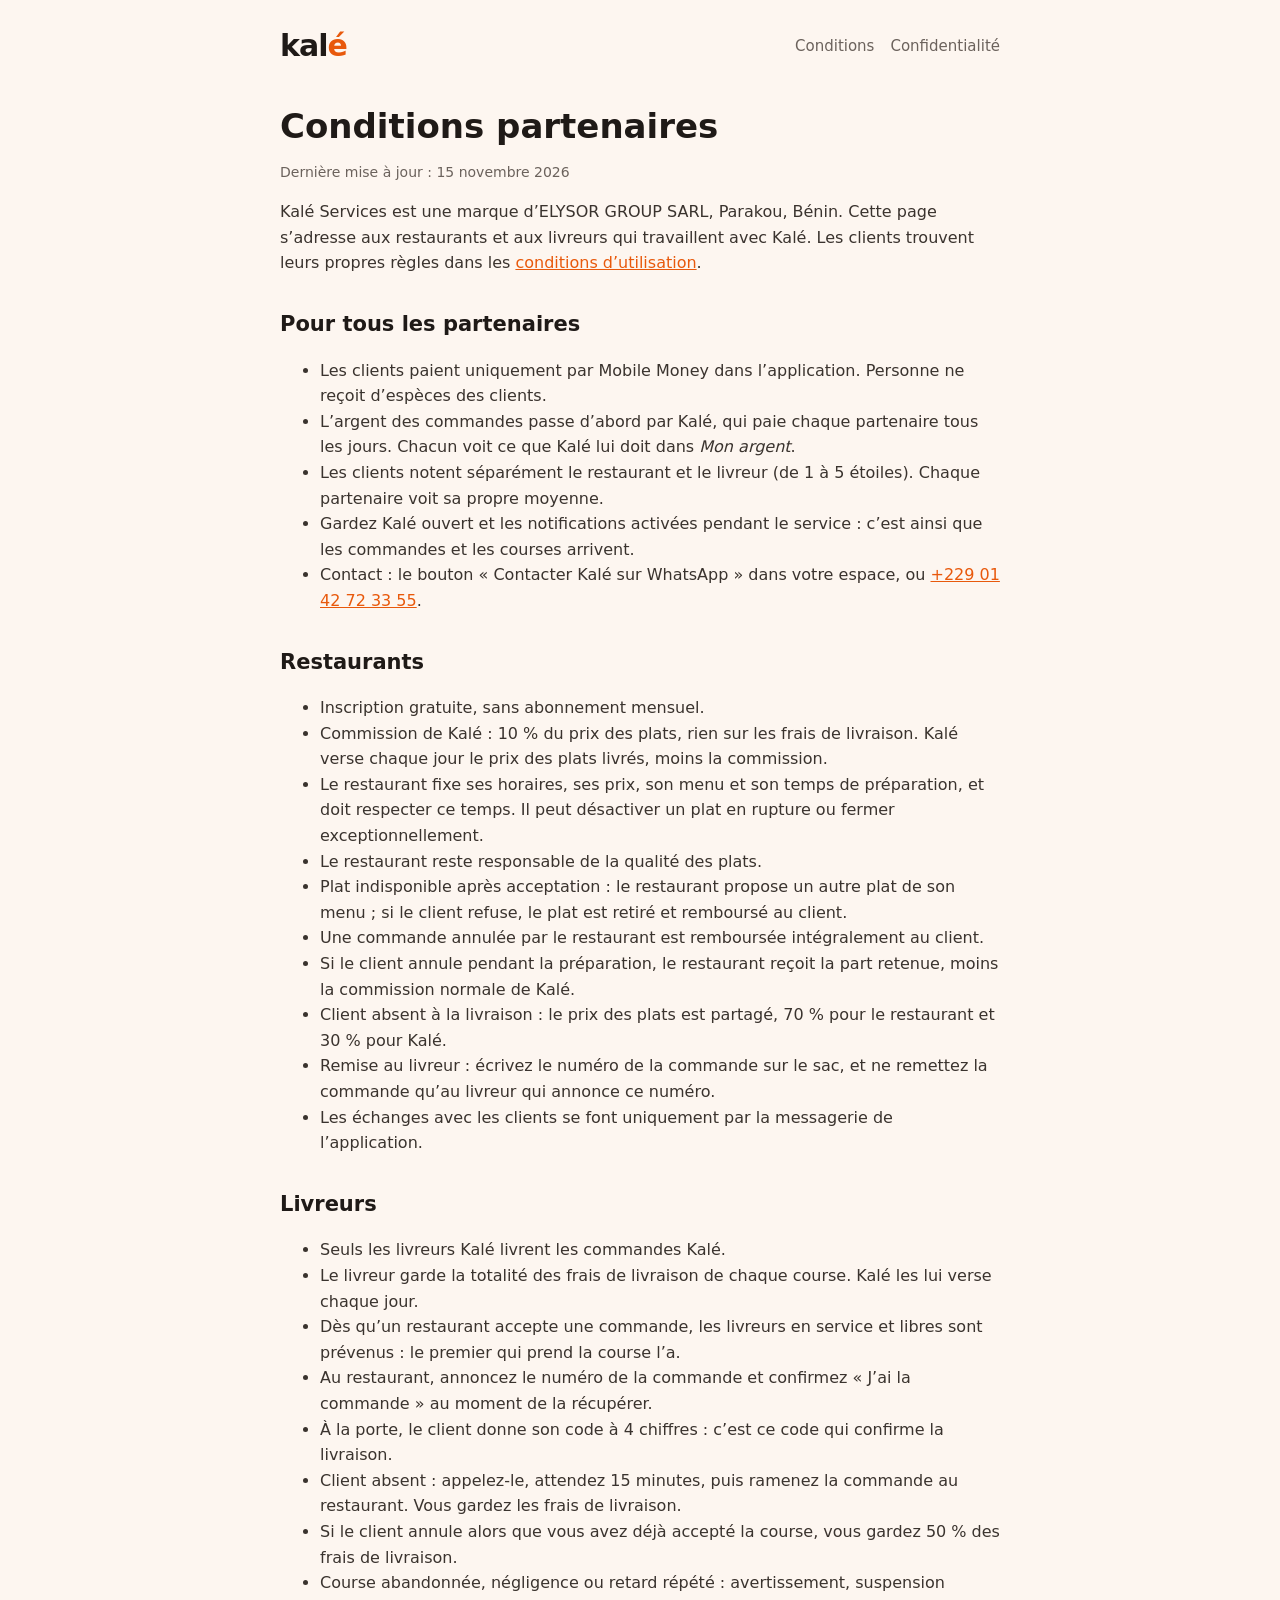
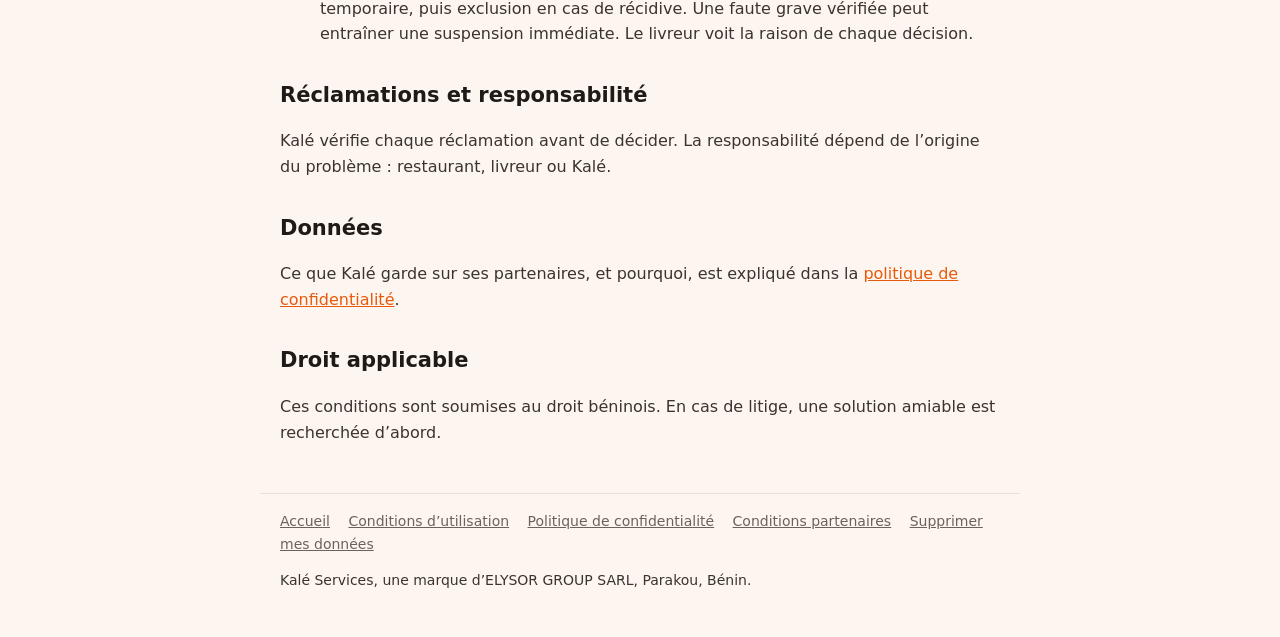
==== conditions-partenaires.html @ 1b8beb70 "Kalé Services + conditions partenaires" ====
<!DOCTYPE html>
<html lang="fr">
<head>
<meta charset="utf-8">
<meta name="viewport" content="width=device-width, initial-scale=1">
<title>Conditions partenaires · Kalé Services</title>
<link rel="stylesheet" href="style.css">
</head>
<body>
<header>
  <a class="logo" href="index.html">kal<span>é</span></a>
  <nav><a href="conditions.html">Conditions</a><a href="confidentialite.html">Confidentialité</a></nav>
</header>
<main>
  <h1>Conditions partenaires</h1>
  <p class="updated">Dernière mise à jour : 15 novembre 2026</p>
  <p>Kalé Services est une marque d’ELYSOR GROUP SARL, Parakou, Bénin. Cette page s’adresse aux restaurants et aux livreurs qui travaillent avec Kalé. Les clients trouvent leurs propres règles dans les <a href="conditions.html">conditions d’utilisation</a>.</p>

  <h2>Pour tous les partenaires</h2>
  <ul>
    <li>Les clients paient uniquement par Mobile Money dans l’application. Personne ne reçoit d’espèces des clients.</li>
    <li>L’argent des commandes passe d’abord par Kalé, qui paie chaque partenaire tous les jours. Chacun voit ce que Kalé lui doit dans <em>Mon argent</em>.</li>
    <li>Les clients notent séparément le restaurant et le livreur (de 1 à 5 étoiles). Chaque partenaire voit sa propre moyenne.</li>
    <li>Gardez Kalé ouvert et les notifications activées pendant le service : c’est ainsi que les commandes et les courses arrivent.</li>
    <li>Contact : le bouton « Contacter Kalé sur WhatsApp » dans votre espace, ou <a href="https://wa.me/2290142723355">+229 01 42 72 33 55</a>.</li>
  </ul>

  <h2>Restaurants</h2>
  <ul>
    <li>Inscription gratuite, sans abonnement mensuel.</li>
    <li>Commission de Kalé : 10 % du prix des plats, rien sur les frais de livraison. Kalé verse chaque jour le prix des plats livrés, moins la commission.</li>
    <li>Le restaurant fixe ses horaires, ses prix, son menu et son temps de préparation, et doit respecter ce temps. Il peut désactiver un plat en rupture ou fermer exceptionnellement.</li>
    <li>Le restaurant reste responsable de la qualité des plats.</li>
    <li>Plat indisponible après acceptation : le restaurant propose un autre plat de son menu ; si le client refuse, le plat est retiré et remboursé au client.</li>
    <li>Une commande annulée par le restaurant est remboursée intégralement au client.</li>
    <li>Si le client annule pendant la préparation, le restaurant reçoit la part retenue, moins la commission normale de Kalé.</li>
    <li>Client absent à la livraison : le prix des plats est partagé, 70 % pour le restaurant et 30 % pour Kalé.</li>
    <li>Remise au livreur : écrivez le numéro de la commande sur le sac, et ne remettez la commande qu’au livreur qui annonce ce numéro.</li>
    <li>Les échanges avec les clients se font uniquement par la messagerie de l’application.</li>
  </ul>

  <h2>Livreurs</h2>
  <ul>
    <li>Seuls les livreurs Kalé livrent les commandes Kalé.</li>
    <li>Le livreur garde la totalité des frais de livraison de chaque course. Kalé les lui verse chaque jour.</li>
    <li>Dès qu’un restaurant accepte une commande, les livreurs en service et libres sont prévenus : le premier qui prend la course l’a.</li>
    <li>Au restaurant, annoncez le numéro de la commande et confirmez « J’ai la commande » au moment de la récupérer.</li>
    <li>À la porte, le client donne son code à 4 chiffres : c’est ce code qui confirme la livraison.</li>
    <li>Client absent : appelez-le, attendez 15 minutes, puis ramenez la commande au restaurant. Vous gardez les frais de livraison.</li>
    <li>Si le client annule alors que vous avez déjà accepté la course, vous gardez 50 % des frais de livraison.</li>
    <li>Course abandonnée, négligence ou retard répété : avertissement, suspension temporaire, puis exclusion en cas de récidive. Une faute grave vérifiée peut entraîner une suspension immédiate. Le livreur voit la raison de chaque décision.</li>
  </ul>

  <h2>Réclamations et responsabilité</h2>
  <p>Kalé vérifie chaque réclamation avant de décider. La responsabilité dépend de l’origine du problème : restaurant, livreur ou Kalé.</p>

  <h2>Données</h2>
  <p>Ce que Kalé garde sur ses partenaires, et pourquoi, est expliqué dans la <a href="confidentialite.html">politique de confidentialité</a>.</p>

  <h2>Droit applicable</h2>
  <p>Ces conditions sont soumises au droit béninois. En cas de litige, une solution amiable est recherchée d’abord.</p>
</main>
<footer>
  <a href="index.html">Accueil</a>
  <a href="conditions.html">Conditions d’utilisation</a>
  <a href="confidentialite.html">Politique de confidentialité</a>
  <a href="conditions-partenaires.html">Conditions partenaires</a>
  <a href="suppression.html">Supprimer mes données</a>
  <p>Kalé Services, une marque d’ELYSOR GROUP SARL, Parakou, Bénin.</p>
</footer>
</body>
</html>
---- style.css ----
:root {
  --orange: #e8590c;
  --orange-soft: #fdebdf;
  --ink: #1f1a17;
  --muted: #6b625c;
  --cream: #fdf6f0;
  --line: #eadfd6;
}
* { box-sizing: border-box; }
body {
  margin: 0;
  font-family: system-ui, -apple-system, "Segoe UI", Roboto, sans-serif;
  color: var(--ink);
  background: var(--cream);
  line-height: 1.6;
}
header, main, footer { max-width: 760px; margin: 0 auto; padding: 0 20px; }
header { display: flex; align-items: center; justify-content: space-between; padding-top: 22px; }
.logo { font-size: 30px; font-weight: 800; color: var(--ink); text-decoration: none; letter-spacing: -1px; }
.logo span { color: var(--orange); }
nav a { color: var(--muted); text-decoration: none; margin-left: 16px; font-size: 15px; }
nav a:hover { color: var(--orange); }
h1 { font-size: 34px; line-height: 1.2; margin: 36px 0 12px; }
h2 { font-size: 21px; margin: 32px 0 8px; }
p, li { color: #3a332e; }
.lead { font-size: 19px; color: var(--muted); }
.card {
  background: #fff; border: 1px solid var(--line); border-radius: 16px;
  padding: 18px 20px; margin: 14px 0;
}
.cards { display: grid; grid-template-columns: repeat(auto-fit, minmax(210px, 1fr)); gap: 14px; }
.cards .card { margin: 0; }
.card h3 { margin: 0 0 6px; font-size: 17px; }
.badge {
  display: inline-block; background: var(--orange-soft); color: var(--orange);
  font-weight: 700; border-radius: 999px; padding: 6px 14px; margin-top: 8px;
}
a { color: var(--orange); }
.updated { color: var(--muted); font-size: 14px; }
footer { margin-top: 48px; padding-bottom: 32px; border-top: 1px solid var(--line); padding-top: 16px; color: var(--muted); font-size: 14px; }
footer a { color: var(--muted); margin-right: 14px; }

/* Accueil : bandeau sombre, le texte à gauche et la photo d'un livreur Kalé
   à Parakou à droite (sur téléphone, la photo passe sous le texte). */
.hero { background: #1f1a17; color: #fff; padding-bottom: 56px; }
.hero header { max-width: 1100px; }
.hero .logo { color: #fff; }
.hero nav a { color: rgba(255, 255, 255, 0.8); }
.hero nav a:hover { color: #fff; }
.intro {
  max-width: 1100px; margin: 0 auto; padding: 0 20px;
  display: grid; grid-template-columns: 1fr 1.25fr; gap: 40px; align-items: center;
}
.intro h1 { color: #fff; font-size: 42px; margin-top: 48px; }
.intro .lead { color: rgba(255, 255, 255, 0.88); }
.intro-photo {
  width: 100%; aspect-ratio: 3 / 2; object-fit: cover; object-position: 45% 60%;
  border-radius: 20px; margin-top: 40px; display: block;
}
.credit { font-size: 12px; }
@media (max-width: 760px) {
  .intro { grid-template-columns: 1fr; gap: 8px; }
  .intro h1 { font-size: 32px; margin-top: 32px; }
  .intro-photo { margin-top: 20px; }
}
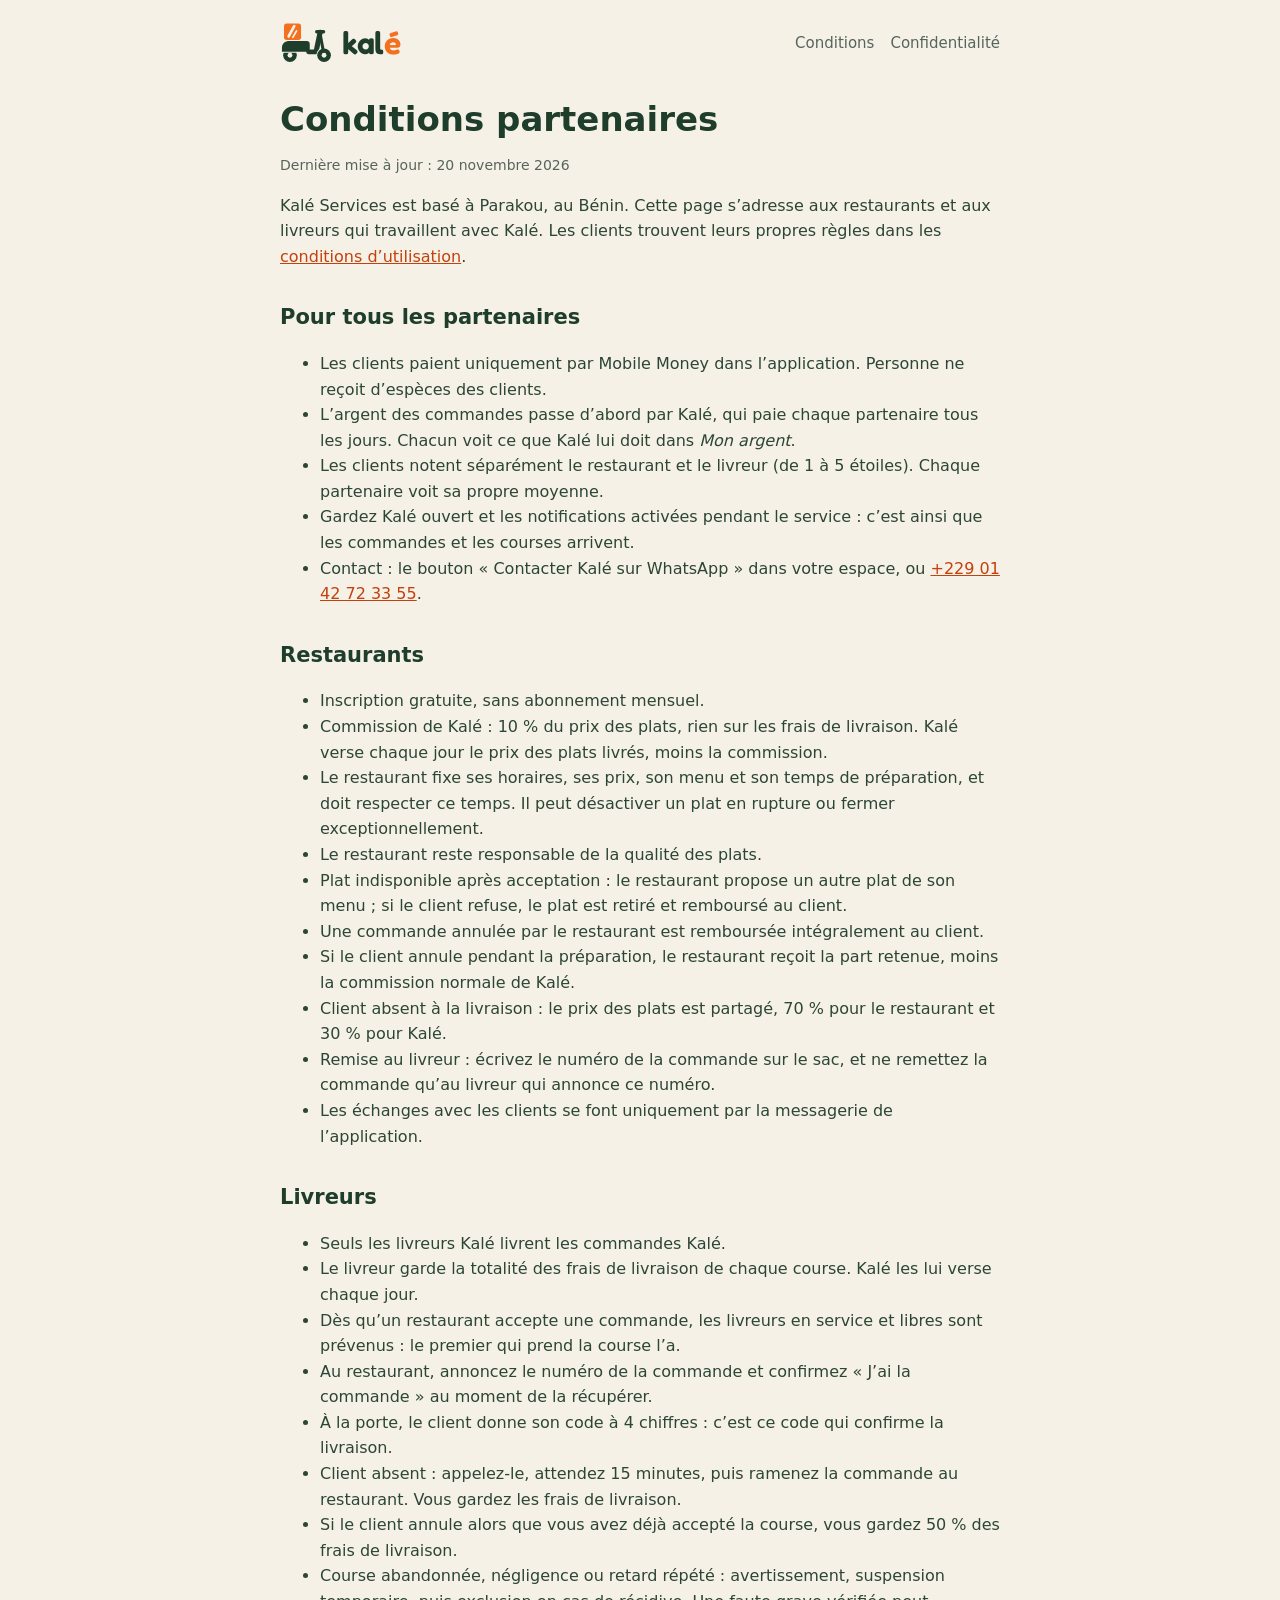
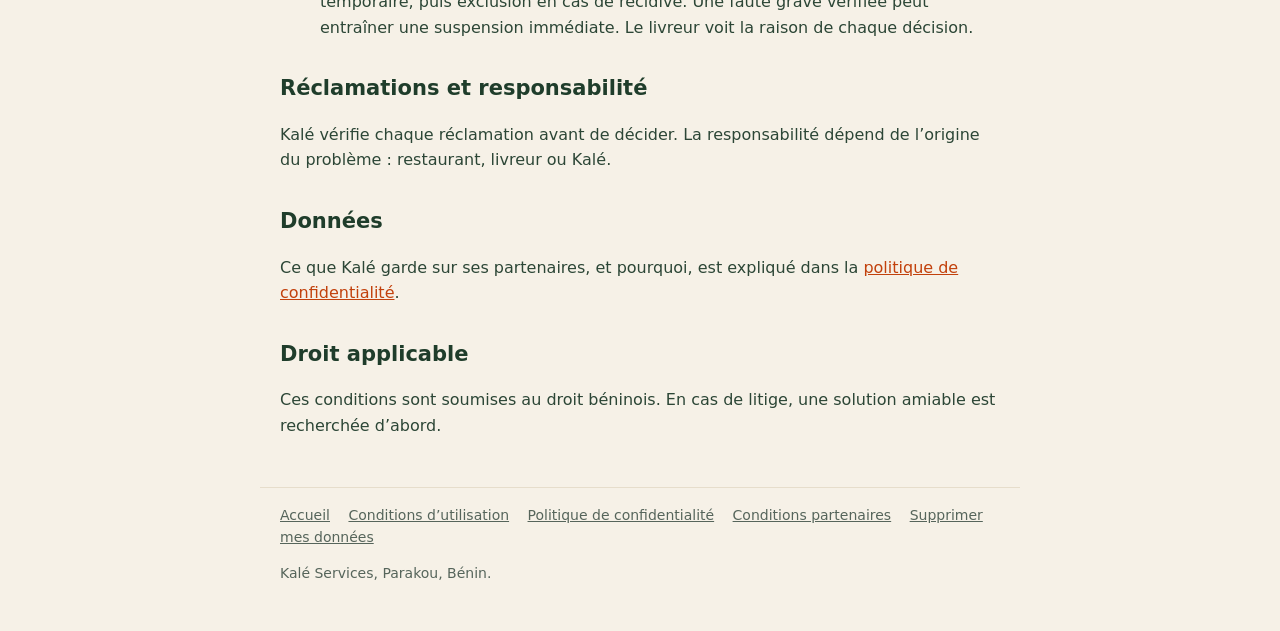
==== commit 06f17d22: "Add files via upload" ====
--- a/conditions-partenaires.html
+++ b/conditions-partenaires.html
@@ -4,17 +4,20 @@
 <meta charset="utf-8">
 <meta name="viewport" content="width=device-width, initial-scale=1">
 <title>Conditions partenaires · Kalé Services</title>
+<link rel="icon" type="image/png" href="favicon.png">
+<link rel="apple-touch-icon" href="apple-touch-icon.png">
+<meta name="theme-color" content="#1F3D2B">
 <link rel="stylesheet" href="style.css">
 </head>
 <body>
 <header>
-  <a class="logo" href="index.html">kal<span>é</span></a>
+  <a class="logo" href="index.html" aria-label="Kalé Services, accueil"><svg class="moto" viewBox="205 300 610 485" aria-hidden="true"><circle class="b" cx="322" cy="690" r="80"/><path class="b c" d="M228 650 V600 C228 556 262 524 318 524 H520 C540 524 554 538 554 558 V650 Z"/><path class="l" stroke-width="56" d="M540 650 H640"/><path class="l" stroke-width="60" d="M630 640 L676 420"/><circle class="b c" cx="722" cy="690" r="80"/><path class="l" stroke-width="36" d="M676 440 L722 690"/><circle class="h" cx="322" cy="690" r="28"/><circle class="h" cx="722" cy="690" r="28"/><path class="l" stroke-width="40" d="M636 414 H716"/><rect class="s c" x="252" y="318" width="200" height="194" rx="32"/><g transform="translate(-54.5 176.5) scale(0.75)"><path class="k" stroke-width="41.5" d="M481.5 387.7 L568.8 230.6"/><path class="k" stroke-width="26.9" d="M547 405.1 L603.7 304.7"/></g></svg><span class="nom">kal<span>é</span></span></a>
   <nav><a href="conditions.html">Conditions</a><a href="confidentialite.html">Confidentialité</a></nav>
 </header>
 <main>
   <h1>Conditions partenaires</h1>
-  <p class="updated">Dernière mise à jour : 15 novembre 2026</p>
-  <p>Kalé Services est une marque d’ELYSOR GROUP SARL, Parakou, Bénin. Cette page s’adresse aux restaurants et aux livreurs qui travaillent avec Kalé. Les clients trouvent leurs propres règles dans les <a href="conditions.html">conditions d’utilisation</a>.</p>
+  <p class="updated">Dernière mise à jour : 20 novembre 2026</p>
+  <p>Kalé Services est basé à Parakou, au Bénin. Cette page s’adresse aux restaurants et aux livreurs qui travaillent avec Kalé. Les clients trouvent leurs propres règles dans les <a href="conditions.html">conditions d’utilisation</a>.</p>
 
   <h2>Pour tous les partenaires</h2>
   <ul>
@@ -66,7 +69,7 @@
   <a href="confidentialite.html">Politique de confidentialité</a>
   <a href="conditions-partenaires.html">Conditions partenaires</a>
   <a href="suppression.html">Supprimer mes données</a>
-  <p>Kalé Services, une marque d’ELYSOR GROUP SARL, Parakou, Bénin.</p>
+  <p>Kalé Services, Parakou, Bénin.</p>
 </footer>
 </body>
 </html>
--- a/style.css
+++ b/style.css
@@ -1,10 +1,16 @@
+/* Kalé Services : vert forêt, beige sable et orange (novembre 2026). */
+@font-face { font-family: "Fredoka"; src: url("Fredoka-SemiBold.ttf") format("truetype"); font-weight: 600; font-display: swap; }
 :root {
-  --orange: #e8590c;
-  --orange-soft: #fdebdf;
-  --ink: #1f1a17;
-  --muted: #6b625c;
-  --cream: #fdf6f0;
-  --line: #eadfd6;
+  --orange: #c2410c;
+  --orange-vif: #f2701f;
+  --orange-soft: #fbe3d0;
+  --ink: #1f3d2b;
+  --text: #2c4636;
+  --muted: #56655b;
+  --cream: #f6f1e7;
+  --sand: #e8dcc4;
+  --surface: #fffdf8;
+  --line: #e6ddcb;
 }
 * { box-sizing: border-box; }
 body {
@@ -15,44 +21,56 @@
   line-height: 1.6;
 }
 header, main, footer { max-width: 760px; margin: 0 auto; padding: 0 20px; }
-header { display: flex; align-items: center; justify-content: space-between; padding-top: 22px; }
-.logo { font-size: 30px; font-weight: 800; color: var(--ink); text-decoration: none; letter-spacing: -1px; }
-.logo span { color: var(--orange); }
+header { display: flex; align-items: center; justify-content: space-between; flex-wrap: wrap; gap: 8px; padding-top: 22px; }
+
+/* Le logo : la moto (sac orange) et le nom, comme dans l'application. */
+.logo { display: inline-flex; align-items: center; gap: 10px; color: var(--ink); text-decoration: none; --cut: var(--cream); }
+.logo .moto { width: 52px; height: auto; display: block; }
+.logo .moto .b { fill: currentColor; }
+.logo .moto .c { stroke: var(--cut); stroke-width: 22; paint-order: stroke; }
+.logo .moto .l { stroke: currentColor; stroke-linecap: round; fill: none; }
+.logo .moto .h { fill: var(--cut); }
+.logo .moto .s { fill: var(--orange-vif); }
+.logo .moto .k { stroke: var(--cut); stroke-linecap: round; fill: none; }
+.logo .nom { font-family: "Fredoka", system-ui, sans-serif; font-weight: 600; font-size: 32px; letter-spacing: -0.5px; line-height: 1; }
+.logo .nom span { color: var(--orange-vif); }
+
 nav a { color: var(--muted); text-decoration: none; margin-left: 16px; font-size: 15px; }
 nav a:hover { color: var(--orange); }
-h1 { font-size: 34px; line-height: 1.2; margin: 36px 0 12px; }
-h2 { font-size: 21px; margin: 32px 0 8px; }
-p, li { color: #3a332e; }
+h1 { font-size: 34px; line-height: 1.2; margin: 36px 0 12px; color: var(--ink); }
+h2 { font-size: 21px; margin: 32px 0 8px; color: var(--ink); }
+p, li { color: var(--text); }
 .lead { font-size: 19px; color: var(--muted); }
 .card {
-  background: #fff; border: 1px solid var(--line); border-radius: 16px;
+  background: var(--surface); border: 1px solid var(--line); border-radius: 16px;
   padding: 18px 20px; margin: 14px 0;
 }
 .cards { display: grid; grid-template-columns: repeat(auto-fit, minmax(210px, 1fr)); gap: 14px; }
 .cards .card { margin: 0; }
-.card h3 { margin: 0 0 6px; font-size: 17px; }
+.card h3 { margin: 0 0 6px; font-size: 17px; color: var(--ink); }
 .badge {
-  display: inline-block; background: var(--orange-soft); color: var(--orange);
+  display: inline-block; background: var(--orange-vif); color: var(--ink);
   font-weight: 700; border-radius: 999px; padding: 6px 14px; margin-top: 8px;
 }
 a { color: var(--orange); }
 .updated { color: var(--muted); font-size: 14px; }
 footer { margin-top: 48px; padding-bottom: 32px; border-top: 1px solid var(--line); padding-top: 16px; color: var(--muted); font-size: 14px; }
 footer a { color: var(--muted); margin-right: 14px; }
+footer p { color: var(--muted); }
 
-/* Accueil : bandeau sombre, le texte à gauche et la photo d'un livreur Kalé
-   à Parakou à droite (sur téléphone, la photo passe sous le texte). */
-.hero { background: #1f1a17; color: #fff; padding-bottom: 56px; }
+/* Accueil : bandeau vert forêt, le texte à gauche et la photo d'un livreur
+   Kalé à Parakou à droite (sur téléphone, la photo passe sous le texte). */
+.hero { background: var(--ink); color: #fff; padding-bottom: 56px; }
 .hero header { max-width: 1100px; }
-.hero .logo { color: #fff; }
-.hero nav a { color: rgba(255, 255, 255, 0.8); }
+.hero .logo { color: var(--sand); --cut: var(--ink); }
+.hero nav a { color: rgba(246, 241, 231, 0.8); }
 .hero nav a:hover { color: #fff; }
 .intro {
   max-width: 1100px; margin: 0 auto; padding: 0 20px;
   display: grid; grid-template-columns: 1fr 1.25fr; gap: 40px; align-items: center;
 }
-.intro h1 { color: #fff; font-size: 42px; margin-top: 48px; }
-.intro .lead { color: rgba(255, 255, 255, 0.88); }
+.intro h1 { color: var(--cream); font-size: 42px; margin-top: 48px; }
+.intro .lead { color: rgba(246, 241, 231, 0.88); }
 .intro-photo {
   width: 100%; aspect-ratio: 3 / 2; object-fit: cover; object-position: 45% 60%;
   border-radius: 20px; margin-top: 40px; display: block;
@@ -62,4 +80,6 @@
   .intro { grid-template-columns: 1fr; gap: 8px; }
   .intro h1 { font-size: 32px; margin-top: 32px; }
   .intro-photo { margin-top: 20px; }
+  .logo .moto { width: 44px; }
+  .logo .nom { font-size: 28px; }
 }
